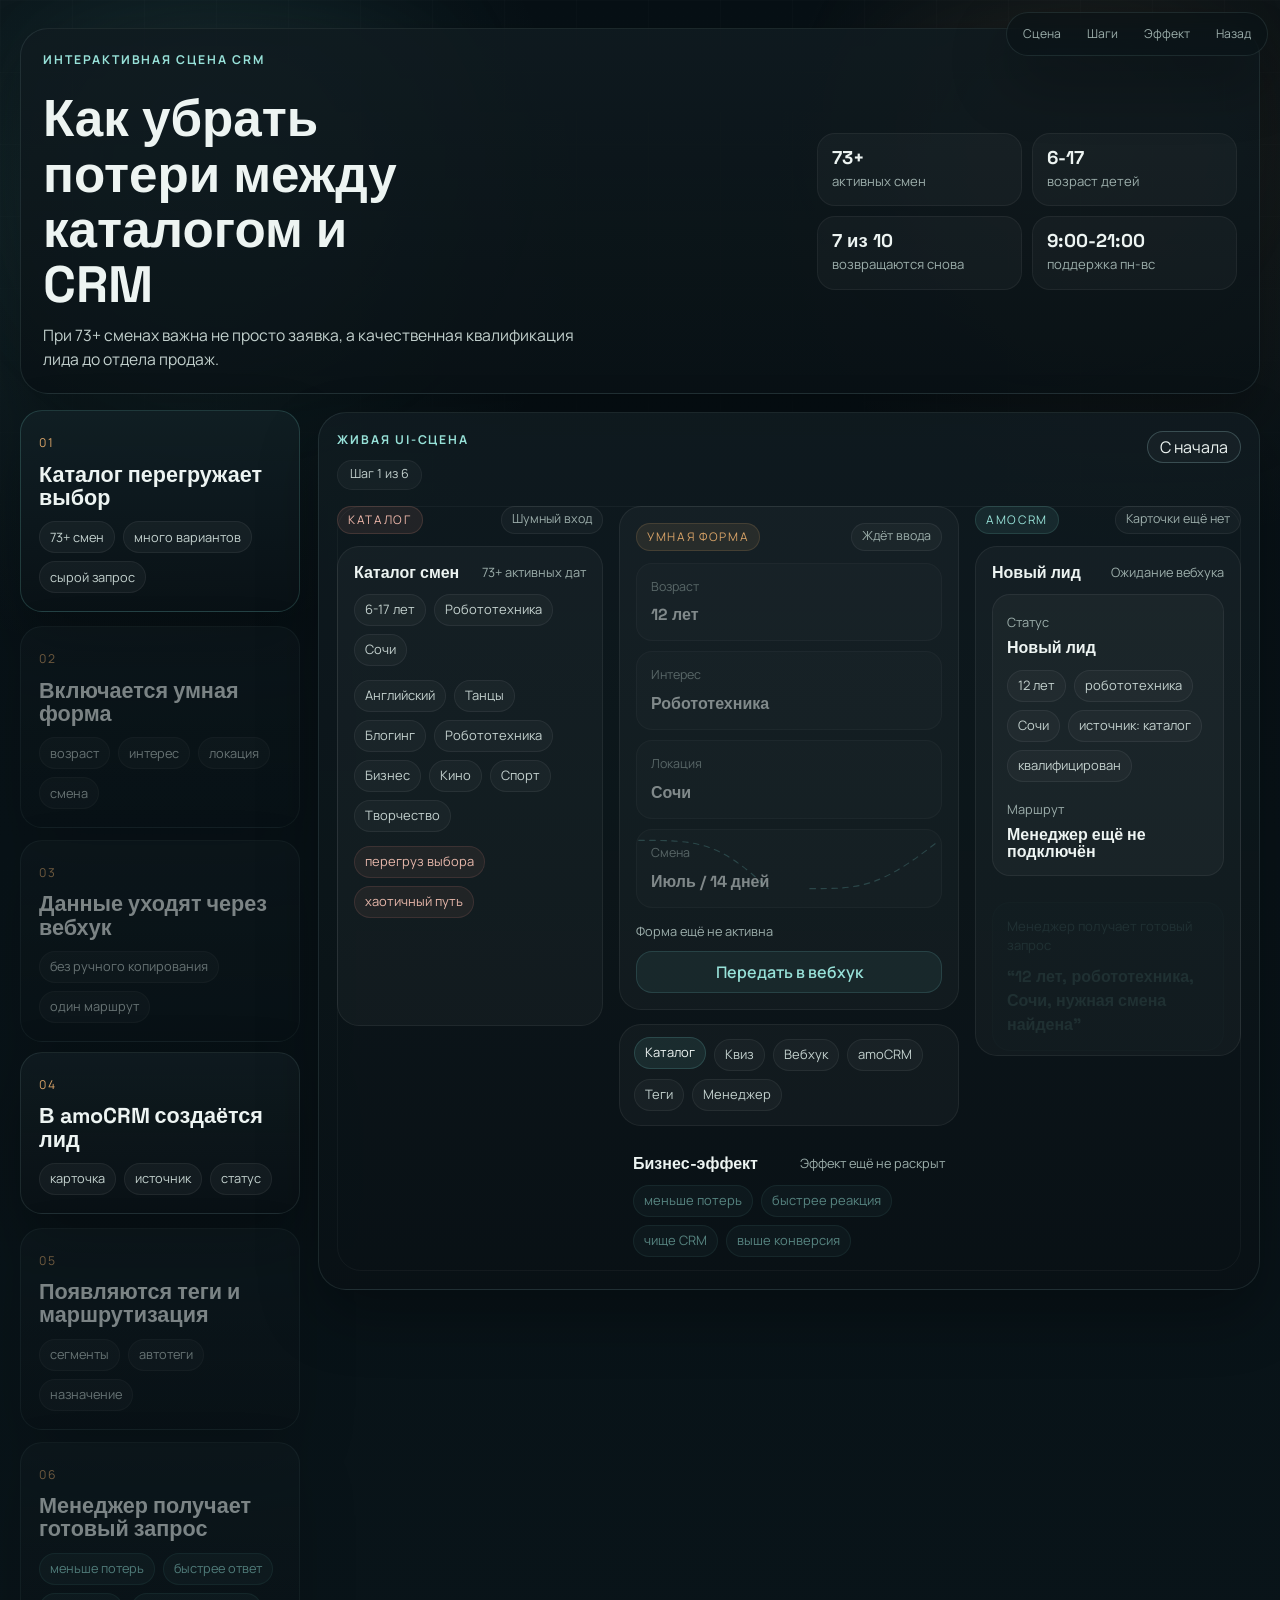
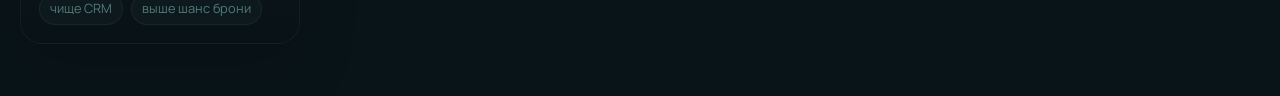
==== lead-flow.html @ d0743f89 "﻿?????? ?????????? ?????" ====
<!DOCTYPE html>
<html lang="ru">
<head>
  <meta charset="UTF-8">
  <meta name="viewport" content="width=device-width, initial-scale=1.0">
  <title>Как убрать потери между каталогом и CRM</title>
  <meta
    name="description"
    content="Интерактивная веб-сцена: как убрать потери между каталогом Enjoy Camp, умной формой, вебхуком, amoCRM и менеджером."
  >
  <meta name="theme-color" content="#0b1317">
  <link rel="icon" type="image/svg+xml" href="favicon.svg">
  <link rel="preconnect" href="https://fonts.googleapis.com">
  <link rel="preconnect" href="https://fonts.gstatic.com" crossorigin>
  <link
    href="https://fonts.googleapis.com/css2?family=Manrope:wght@400;500;600;700;800&family=Space+Grotesk:wght@500;700&display=swap"
    rel="stylesheet"
  >
  <link rel="stylesheet" href="lead-flow.css">
</head>
<body>
  <div class="page-shell">
    <div class="ambient ambient-a" aria-hidden="true"></div>
    <div class="ambient ambient-b" aria-hidden="true"></div>
    <div class="grid-overlay" aria-hidden="true"></div>

    <nav class="quick-nav" aria-label="Быстрые переходы">
      <a href="#scene-start">Сцена</a>
      <a href="#scroll-story">Шаги</a>
      <a href="#scene-effect">Эффект</a>
      <a href="index.html">Назад</a>
    </nav>

    <main class="scene-page">
      <section class="hero-block" id="scene-start">
        <div class="section-frame hero-shell hero-shell-compact">
          <div class="hero-copy">
            <p class="eyebrow">Интерактивная сцена CRM</p>
            <h1>Как убрать потери между каталогом и CRM</h1>
            <p class="intro-text">
              При 73+ сменах важна не просто заявка, а качественная квалификация лида до отдела продаж.
            </p>
          </div>

          <div class="hero-facts hero-facts-inline">
            <div class="fact-card"><strong>73+</strong><span>активных смен</span></div>
            <div class="fact-card"><strong>6-17</strong><span>возраст детей</span></div>
            <div class="fact-card"><strong>7 из 10</strong><span>возвращаются снова</span></div>
            <div class="fact-card"><strong>9:00-21:00</strong><span>поддержка пн-вс</span></div>
          </div>
        </div>
      </section>

      <section class="story-section" id="scroll-story">
        <div class="section-frame story-layout scene-layout">
          <div class="story-copy scene-copy">
            <article class="story-step active" data-step="0">
              <span class="story-index">01</span>
              <h2>Каталог перегружает выбор</h2>
              <div class="step-chips">
                <span>73+ смен</span>
                <span>много вариантов</span>
                <span>сырой запрос</span>
              </div>
            </article>

            <article class="story-step" data-step="1">
              <span class="story-index">02</span>
              <h2>Включается умная форма</h2>
              <div class="step-chips">
                <span>возраст</span>
                <span>интерес</span>
                <span>локация</span>
                <span>смена</span>
              </div>
            </article>

            <article class="story-step" data-step="2">
              <span class="story-index">03</span>
              <h2>Данные уходят через вебхук</h2>
              <div class="step-chips">
                <span>без ручного копирования</span>
                <span>один маршрут</span>
              </div>
            </article>

            <article class="story-step" data-step="3">
              <span class="story-index">04</span>
              <h2>В amoCRM создаётся лид</h2>
              <div class="step-chips">
                <span>карточка</span>
                <span>источник</span>
                <span>статус</span>
              </div>
            </article>

            <article class="story-step" data-step="4">
              <span class="story-index">05</span>
              <h2>Появляются теги и маршрутизация</h2>
              <div class="step-chips">
                <span>сегменты</span>
                <span>автотеги</span>
                <span>назначение</span>
              </div>
            </article>

            <article class="story-step" data-step="5" id="scene-effect">
              <span class="story-index">06</span>
              <h2>Менеджер получает готовый запрос</h2>
              <div class="impact-list">
                <span>меньше потерь</span>
                <span>быстрее ответ</span>
                <span>чище CRM</span>
                <span>выше шанс брони</span>
              </div>
            </article>
          </div>

          <aside class="story-visual">
            <div class="visual-sticky visual-sticky-scene">
              <div class="visual-head">
                <div>
                  <p class="eyebrow">Живая UI-сцена</p>
                  <span class="scene-caption" id="visual-step-label">Шаг 1 из 6</span>
                </div>
                <button class="replay-button" id="replay-demo" type="button">С начала</button>
              </div>

              <div class="visual-stage visual-stage-scene" id="lead-stage" data-step="0">
                <div class="scene-lane lane-catalog">
                  <div class="lane-head">
                    <span class="column-label column-label-danger">Каталог</span>
                    <span class="lane-status" id="catalog-note">Шумный вход</span>
                  </div>
                  <article class="catalog-card interface-card">
                    <div class="catalog-header">
                      <strong>Каталог смен</strong>
                      <span>73+ активных дат</span>
                    </div>
                    <div class="catalog-filters">
                      <button class="filter-chip" data-filter="age" type="button">6-17 лет</button>
                      <button class="filter-chip" data-filter="interest" type="button">Робототехника</button>
                      <button class="filter-chip" data-filter="location" type="button">Сочи</button>
                    </div>
                    <div class="catalog-grid">
                      <span>Английский</span>
                      <span>Танцы</span>
                      <span>Блогинг</span>
                      <span>Робототехника</span>
                      <span>Бизнес</span>
                      <span>Кино</span>
                      <span>Спорт</span>
                      <span>Творчество</span>
                    </div>
                    <div class="problem-stack">
                      <span>перегруз выбора</span>
                      <span>хаотичный путь</span>
                    </div>
                  </article>
                </div>

                <div class="scene-core">
                  <div class="signal-rails" aria-hidden="true">
                    <svg viewBox="0 0 620 360" class="signal-svg">
                      <path d="M 36 92 C 140 92, 180 92, 272 180" />
                      <path d="M 348 180 C 438 180, 474 180, 584 92" />
                    </svg>
                    <span class="signal-dot dot-left"></span>
                    <span class="signal-dot dot-right"></span>
                  </div>

                  <article class="quiz-card interface-card">
                    <div class="quiz-header">
                      <span class="column-label column-label-focus">Умная форма</span>
                      <span class="lane-status" id="quiz-note">Ждёт ввода</span>
                    </div>
                    <div class="quiz-fields">
                      <div class="quiz-field" data-field="age">
                        <span>Возраст</span>
                        <strong>12 лет</strong>
                      </div>
                      <div class="quiz-field" data-field="interest">
                        <span>Интерес</span>
                        <strong>Робототехника</strong>
                      </div>
                      <div class="quiz-field" data-field="location">
                        <span>Локация</span>
                        <strong>Сочи</strong>
                      </div>
                      <div class="quiz-field" data-field="dates">
                        <span>Смена</span>
                        <strong>Июль / 14 дней</strong>
                      </div>
                    </div>
                    <div class="quiz-submit">
                      <span class="submit-status" id="submit-status">Ожидается заполнение</span>
                      <div class="submit-button">Передать в вебхук</div>
                    </div>
                  </article>

                  <div class="route-strip route-strip-core" aria-hidden="true">
                    <span class="route-node active">Каталог</span>
                    <span class="route-node">Квиз</span>
                    <span class="route-node">Вебхук</span>
                    <span class="route-node">amoCRM</span>
                    <span class="route-node">Теги</span>
                    <span class="route-node">Менеджер</span>
                  </div>

                  <article class="business-strip business-strip-live">
                    <div class="business-header">
                      <strong>Бизнес-эффект</strong>
                      <span id="benefit-status">Раскрывается по шагам</span>
                    </div>
                    <div class="business-chips">
                      <span>меньше потерь</span>
                      <span>быстрее реакция</span>
                      <span>чище CRM</span>
                      <span>выше конверсия</span>
                    </div>
                  </article>
                </div>

                <div class="scene-lane lane-crm">
                  <div class="lane-head">
                    <span class="column-label column-label-success">amoCRM</span>
                    <span class="lane-status" id="crm-note">Карточки ещё нет</span>
                  </div>
                  <article class="crm-card interface-card">
                    <div class="crm-header">
                      <strong>Новый лид</strong>
                      <span id="crm-status">Ожидание вебхука</span>
                    </div>
                    <div class="lead-card" id="lead-card">
                      <div class="lead-line">
                        <span>Статус</span>
                        <strong>Новый лид</strong>
                      </div>
                      <div class="lead-tags">
                        <span>12 лет</span>
                        <span>робототехника</span>
                        <span>Сочи</span>
                        <span>источник: каталог</span>
                        <span>квалифицирован</span>
                      </div>
                      <div class="lead-route">
                        <span>Маршрут</span>
                        <strong id="manager-route">Назначается профильному менеджеру</strong>
                      </div>
                    </div>
                    <div class="manager-card" id="manager-card">
                      <span>Менеджер получает готовый запрос</span>
                      <strong>“12 лет, робототехника, Сочи, нужная смена найдена”</strong>
                    </div>
                  </article>
                </div>
              </div>
            </div>
          </aside>
        </div>
      </section>
    </main>
  </div>

  <script src="lead-flow.js"></script>
</body>
</html>
---- lead-flow.css ----
:root {
  --bg: #081115;
  --panel-soft: rgba(255, 255, 255, 0.03);
  --line: rgba(141, 177, 179, 0.14);
  --line-strong: rgba(152, 195, 198, 0.28);
  --text: #edf4f2;
  --muted: #9caeab;
  --muted-strong: #c3d1ce;
  --teal: #6fc3bc;
  --teal-strong: #97e1d8;
  --amber: #d8a368;
  --danger: #d88a79;
  --radius-xl: 26px;
  --radius-lg: 18px;
  --shadow-soft: 0 26px 60px rgba(0, 0, 0, 0.3);
  --max-width: 1360px;
  --transition: 320ms cubic-bezier(0.22, 1, 0.36, 1);
}

* { box-sizing: border-box; }
html { scroll-behavior: smooth; }
body {
  margin: 0;
  background:
    radial-gradient(circle at 10% 12%, rgba(111, 195, 188, 0.1), transparent 24%),
    radial-gradient(circle at 90% 10%, rgba(216, 163, 104, 0.08), transparent 20%),
    linear-gradient(180deg, #071015 0%, #091419 100%);
  color: var(--text);
  font-family: "Manrope", sans-serif;
  line-height: 1.5;
  overflow-x: hidden;
}

a { color: inherit; text-decoration: none; }
button { font: inherit; }
.page-shell { position: relative; isolation: isolate; }

.ambient,
.grid-overlay {
  position: fixed;
  inset: 0;
  pointer-events: none;
  z-index: -1;
}
.ambient-a {
  background: radial-gradient(circle at 18% 18%, rgba(111, 195, 188, 0.12), transparent 22%);
  filter: blur(36px);
}
.ambient-b {
  background: radial-gradient(circle at 82% 14%, rgba(216, 163, 104, 0.09), transparent 18%);
  filter: blur(40px);
}
.grid-overlay {
  background-image:
    linear-gradient(rgba(255, 255, 255, 0.02) 1px, transparent 1px),
    linear-gradient(90deg, rgba(255, 255, 255, 0.02) 1px, transparent 1px);
  background-size: 72px 72px;
  mask-image: linear-gradient(180deg, rgba(0, 0, 0, 0.74), transparent 92%);
}

.quick-nav {
  position: fixed;
  right: 12px;
  top: 12px;
  z-index: 30;
  display: flex;
  gap: 6px;
  padding: 6px;
  border: 1px solid var(--line);
  border-radius: 999px;
  background: rgba(8, 17, 21, 0.54);
  backdrop-filter: blur(12px);
  box-shadow: var(--shadow-soft);
}
.quick-nav a {
  display: inline-flex;
  align-items: center;
  min-height: 30px;
  padding: 0 10px;
  border-radius: 999px;
  color: var(--muted);
  font-size: 0.76rem;
  transition: color var(--transition), background var(--transition);
}
.quick-nav a:hover,
.quick-nav a:focus-visible {
  color: var(--text);
  background: rgba(255, 255, 255, 0.05);
}

.scene-page {
  padding: 28px 20px 52px;
}
.section-frame {
  width: min(100%, var(--max-width));
  margin: 0 auto;
}

.eyebrow {
  margin: 0 0 10px;
  color: var(--teal-strong);
  font-size: 0.76rem;
  font-weight: 700;
  letter-spacing: 0.16em;
  text-transform: uppercase;
}
h1, h2, h3, strong {
  margin: 0;
  font-family: "Space Grotesk", sans-serif;
  line-height: 1.08;
}
h1 { font-size: clamp(2rem, 4vw, 3.9rem); max-width: 11ch; }
h2 { font-size: clamp(1.06rem, 1.8vw, 1.35rem); }
h3 { font-size: 1rem; }
p { margin: 0; color: var(--muted-strong); }

.hero-block,
.story-section {
  scroll-margin-top: 22px;
}

.hero-shell,
.story-step,
.visual-sticky {
  border: 1px solid var(--line);
  background: linear-gradient(180deg, rgba(16, 27, 32, 0.9), rgba(9, 17, 21, 0.86));
  box-shadow: var(--shadow-soft);
}

.hero-shell {
  border-radius: 28px;
}
.hero-shell-compact {
  display: grid;
  grid-template-columns: minmax(0, 1fr) 420px;
  gap: 18px;
  padding: 22px;
  align-items: center;
}
.hero-copy {
  display: grid;
  gap: 12px;
}
.intro-text {
  max-width: 54ch;
  font-size: 0.98rem;
}

.hero-facts-inline {
  display: grid;
  grid-template-columns: repeat(2, minmax(0, 1fr));
  gap: 10px;
}
.fact-card {
  padding: 14px;
  border-radius: 18px;
  background: var(--panel-soft);
  border: 1px solid rgba(255, 255, 255, 0.05);
}
.fact-card strong {
  display: block;
  margin-bottom: 4px;
  font-size: 1.16rem;
}
.fact-card span {
  display: block;
  color: var(--muted);
  font-size: 0.82rem;
}

.story-section {
  margin-top: 18px;
}
.scene-layout {
  display: grid;
  grid-template-columns: 280px minmax(0, 1fr);
  gap: 18px;
  align-items: start;
}
.scene-copy {
  display: grid;
  gap: 12px;
}
.story-step {
  position: relative;
  padding: 18px;
  border-radius: 22px;
  opacity: 0.5;
  transition: opacity var(--transition), border-color var(--transition), background var(--transition), transform var(--transition);
}
.story-step.active {
  opacity: 1;
  transform: translateY(-2px);
  border-color: rgba(111, 195, 188, 0.22);
  background: linear-gradient(180deg, rgba(17, 31, 36, 0.94), rgba(10, 18, 22, 0.9));
}
.story-index {
  display: inline-flex;
  margin-bottom: 10px;
  color: var(--amber);
  font-size: 0.76rem;
  letter-spacing: 0.16em;
  text-transform: uppercase;
}
.story-step h2 {
  margin-bottom: 12px;
}
.step-chips,
.impact-list {
  display: flex;
  flex-wrap: wrap;
  gap: 8px;
}
.step-chips span,
.impact-list span {
  display: inline-flex;
  min-height: 32px;
  align-items: center;
  padding: 0 10px;
  border-radius: 999px;
  background: rgba(255, 255, 255, 0.04);
  border: 1px solid rgba(255, 255, 255, 0.06);
  color: var(--muted-strong);
  font-size: 0.8rem;
}
.impact-list span {
  background: rgba(111, 195, 188, 0.08);
  border-color: rgba(111, 195, 188, 0.16);
  color: var(--teal-strong);
}

.story-visual {
  position: relative;
}
.visual-sticky {
  position: sticky;
  top: 18px;
  padding: 18px;
  border-radius: 28px;
  overflow: hidden;
}
.visual-head {
  display: flex;
  align-items: start;
  justify-content: space-between;
  gap: 12px;
  margin-bottom: 16px;
}
.scene-caption {
  display: inline-flex;
  min-height: 30px;
  align-items: center;
  padding: 0 12px;
  border-radius: 999px;
  background: rgba(255, 255, 255, 0.03);
  border: 1px solid rgba(255, 255, 255, 0.05);
  color: var(--muted-strong);
  font-size: 0.78rem;
}
.replay-button {
  min-height: 32px;
  padding: 0 12px;
  border: 1px solid var(--line-strong);
  border-radius: 999px;
  background: rgba(255, 255, 255, 0.03);
  color: var(--text);
  cursor: pointer;
  transition: background var(--transition), transform var(--transition);
}
.replay-button:hover,
.replay-button:focus-visible {
  background: rgba(255, 255, 255, 0.06);
  transform: translateY(-1px);
}

.visual-stage-scene {
  position: relative;
  display: grid;
  grid-template-columns: minmax(250px, 0.9fr) minmax(340px, 1fr) minmax(250px, 0.9fr);
  gap: 16px;
  min-height: 740px;
}
.visual-stage-scene::before {
  content: "";
  position: absolute;
  inset: 0;
  border-radius: 24px;
  border: 1px solid rgba(255, 255, 255, 0.04);
  pointer-events: none;
}

.scene-lane,
.scene-core {
  position: relative;
  z-index: 1;
}
.scene-core {
  display: grid;
  grid-template-rows: 1fr auto auto;
  gap: 14px;
}
.lane-head,
.catalog-header,
.quiz-header,
.crm-header,
.business-header {
  display: flex;
  align-items: center;
  justify-content: space-between;
  gap: 10px;
  margin-bottom: 12px;
}
.column-label {
  display: inline-flex;
  min-height: 28px;
  align-items: center;
  padding: 0 10px;
  border-radius: 999px;
  font-size: 0.74rem;
  letter-spacing: 0.14em;
  text-transform: uppercase;
}
.column-label-danger {
  color: #f0b9ac;
  background: rgba(216, 138, 121, 0.1);
  border: 1px solid rgba(216, 138, 121, 0.18);
}
.column-label-focus {
  color: var(--amber);
  background: rgba(216, 163, 104, 0.1);
  border: 1px solid rgba(216, 163, 104, 0.16);
}
.column-label-success {
  color: var(--teal-strong);
  background: rgba(111, 195, 188, 0.1);
  border: 1px solid rgba(111, 195, 188, 0.16);
}
.lane-status {
  display: inline-flex;
  min-height: 28px;
  align-items: center;
  padding: 0 10px;
  border-radius: 999px;
  background: rgba(255, 255, 255, 0.03);
  border: 1px solid rgba(255, 255, 255, 0.06);
  color: var(--muted);
  font-size: 0.78rem;
}

.interface-card,
.route-strip-core {
  border-radius: 22px;
  background: rgba(255, 255, 255, 0.03);
  border: 1px solid rgba(255, 255, 255, 0.06);
}
.catalog-card,
.quiz-card,
.crm-card {
  min-height: 480px;
  padding: 16px;
}
.catalog-header span,
.crm-header span,
.submit-status,
.lead-line span,
.lead-route span,
.business-header span {
  color: var(--muted);
  font-size: 0.8rem;
}

.catalog-filters,
.catalog-grid,
.problem-stack,
.lead-tags,
.business-chips,
.route-strip {
  display: flex;
  flex-wrap: wrap;
  gap: 8px;
}
.catalog-filters {
  margin-bottom: 14px;
}
.filter-chip,
.catalog-grid span,
.problem-stack span,
.lead-tags span,
.business-chips span,
.route-node {
  display: inline-flex;
  min-height: 32px;
  align-items: center;
  padding: 0 10px;
  border-radius: 999px;
  border: 1px solid rgba(255, 255, 255, 0.06);
  background: rgba(255, 255, 255, 0.03);
  color: var(--muted-strong);
  font-size: 0.81rem;
  transition: background var(--transition), border-color var(--transition), color var(--transition), transform var(--transition), opacity var(--transition);
}
.problem-stack {
  margin-top: 16px;
}
.problem-stack span {
  color: #e5b7aa;
  background: rgba(216, 138, 121, 0.08);
  border-color: rgba(216, 138, 121, 0.14);
}

.signal-rails {
  position: absolute;
  inset: 0;
  pointer-events: none;
}
.signal-svg {
  width: 100%;
  height: 100%;
}
.signal-svg path {
  fill: none;
  stroke: rgba(111, 195, 188, 0.24);
  stroke-width: 2;
  stroke-dasharray: 10 10;
  stroke-linecap: round;
}
.signal-dot {
  position: absolute;
  width: 14px;
  height: 14px;
  border-radius: 50%;
  background: radial-gradient(circle, rgba(151, 225, 216, 1) 0%, rgba(111, 195, 188, 0.8) 46%, rgba(111, 195, 188, 0) 76%);
  box-shadow: 0 0 24px rgba(111, 195, 188, 0.48);
  opacity: 0;
}
.dot-left {
  left: 26px;
  top: 108px;
}
.dot-right {
  right: 26px;
  top: 108px;
}

.quiz-fields {
  display: grid;
  gap: 10px;
}
.quiz-field {
  padding: 14px;
  border-radius: 16px;
  background: rgba(255, 255, 255, 0.03);
  border: 1px solid rgba(255, 255, 255, 0.06);
  opacity: 0.5;
  transition: transform var(--transition), border-color var(--transition), background var(--transition), color var(--transition), opacity var(--transition);
}
.quiz-field span {
  display: block;
  margin-bottom: 6px;
  color: var(--muted);
  font-size: 0.78rem;
}
.quiz-submit {
  display: grid;
  gap: 10px;
  margin-top: 14px;
}
.submit-button {
  min-height: 42px;
  display: inline-flex;
  align-items: center;
  justify-content: center;
  border-radius: 16px;
  border: 1px solid rgba(111, 195, 188, 0.18);
  background: rgba(111, 195, 188, 0.08);
  color: var(--teal-strong);
  font-weight: 600;
}
.route-strip-core {
  padding: 14px;
}
.route-node.active {
  color: var(--text);
  background: rgba(111, 195, 188, 0.1);
  border-color: rgba(111, 195, 188, 0.2);
  transform: translateY(-2px);
}

.business-strip-live {
  padding: 14px;
}
.business-chips span {
  color: var(--teal-strong);
  background: rgba(111, 195, 188, 0.08);
  border-color: rgba(111, 195, 188, 0.16);
  opacity: 0.55;
}

.lead-card {
  display: grid;
  gap: 14px;
  padding: 14px;
  border-radius: 18px;
  background: rgba(255, 255, 255, 0.03);
  border: 1px solid rgba(255, 255, 255, 0.06);
  opacity: 0.14;
  transform: translateY(12px);
  transition: opacity var(--transition), transform var(--transition), border-color var(--transition), background var(--transition);
}
.lead-line strong,
.lead-route strong {
  display: block;
  margin-top: 6px;
}
.manager-card {
  margin-top: 14px;
  padding: 14px;
  border-radius: 18px;
  background: rgba(111, 195, 188, 0.08);
  border: 1px solid rgba(111, 195, 188, 0.16);
  color: var(--teal-strong);
  opacity: 0.1;
  transform: translateY(12px);
  transition: opacity var(--transition), transform var(--transition);
}
.manager-card span {
  display: block;
  margin-bottom: 8px;
  font-size: 0.82rem;
}

.visual-stage[data-step="0"] .problem-stack span {
  transform: translateY(-2px);
}
.visual-stage[data-step="0"] .catalog-grid span:nth-child(n+5) {
  opacity: 0.4;
}

.visual-stage[data-step="1"] .filter-chip[data-filter="age"],
.visual-stage[data-step="1"] .filter-chip[data-filter="interest"],
.visual-stage[data-step="1"] .filter-chip[data-filter="location"] {
  border-color: rgba(216, 163, 104, 0.24);
  background: rgba(216, 163, 104, 0.12);
  color: var(--text);
  transform: translateY(-2px);
}
.visual-stage[data-step="1"] .quiz-field[data-field="age"],
.visual-stage[data-step="1"] .quiz-field[data-field="interest"],
.visual-stage[data-step="1"] .quiz-field[data-field="location"],
.visual-stage[data-step="1"] .quiz-field[data-field="dates"] {
  opacity: 1;
  border-color: rgba(111, 195, 188, 0.22);
  background: rgba(111, 195, 188, 0.08);
  transform: translateY(-2px);
}

.visual-stage[data-step="2"] .signal-dot,
.visual-stage[data-step="3"] .signal-dot,
.visual-stage[data-step="4"] .signal-dot,
.visual-stage[data-step="5"] .signal-dot {
  opacity: 1;
}
.visual-stage[data-step="2"] .dot-left,
.visual-stage[data-step="3"] .dot-left {
  animation: travelLeft 1.15s ease-in-out infinite;
}
.visual-stage[data-step="3"] .dot-right,
.visual-stage[data-step="4"] .dot-right,
.visual-stage[data-step="5"] .dot-right {
  animation: travelRight 1.15s ease-in-out infinite;
}

.visual-stage[data-step="3"] .lead-card,
.visual-stage[data-step="4"] .lead-card,
.visual-stage[data-step="5"] .lead-card {
  opacity: 1;
  transform: translateY(0);
  border-color: rgba(111, 195, 188, 0.22);
  background: rgba(111, 195, 188, 0.05);
}
.visual-stage[data-step="4"] .lead-tags span:last-child,
.visual-stage[data-step="4"] .lead-tags span:nth-child(-n+4),
.visual-stage[data-step="5"] .lead-tags span {
  background: rgba(111, 195, 188, 0.12);
  border-color: rgba(111, 195, 188, 0.22);
  color: var(--text);
}
.visual-stage[data-step="4"] #crm-status,
.visual-stage[data-step="5"] #crm-status {
  color: var(--teal-strong);
}
.visual-stage[data-step="5"] .manager-card {
  opacity: 1;
  transform: translateY(0);
}
.visual-stage[data-step="5"] .business-chips span {
  opacity: 1;
  background: rgba(111, 195, 188, 0.12);
  border-color: rgba(111, 195, 188, 0.24);
  transform: translateY(-2px);
}

@keyframes travelLeft {
  0% { transform: translate(0, 0); }
  100% { transform: translate(300px, 130px); }
}
@keyframes travelRight {
  0% { transform: translate(0, 130px); }
  100% { transform: translate(-300px, 0); }
}

@media (max-width: 1260px) {
  .hero-shell-compact,
  .scene-layout,
  .visual-stage-scene {
    grid-template-columns: 1fr;
  }
  .visual-stage-scene {
    min-height: auto;
  }
}

@media (max-width: 860px) {
  .quick-nav {
    left: 8px;
    right: 8px;
    top: auto;
    bottom: 8px;
    justify-content: center;
    overflow-x: auto;
  }
  .scene-page {
    padding-inline: 14px;
  }
  .hero-shell-compact,
  .visual-sticky,
  .story-step {
    padding: 16px;
  }
  .hero-facts-inline {
    grid-template-columns: 1fr;
  }
  .route-strip {
    justify-content: start;
  }
}

@media (prefers-reduced-motion: reduce) {
  *,
  *::before,
  *::after {
    animation: none !important;
    transition: none !important;
  }
}
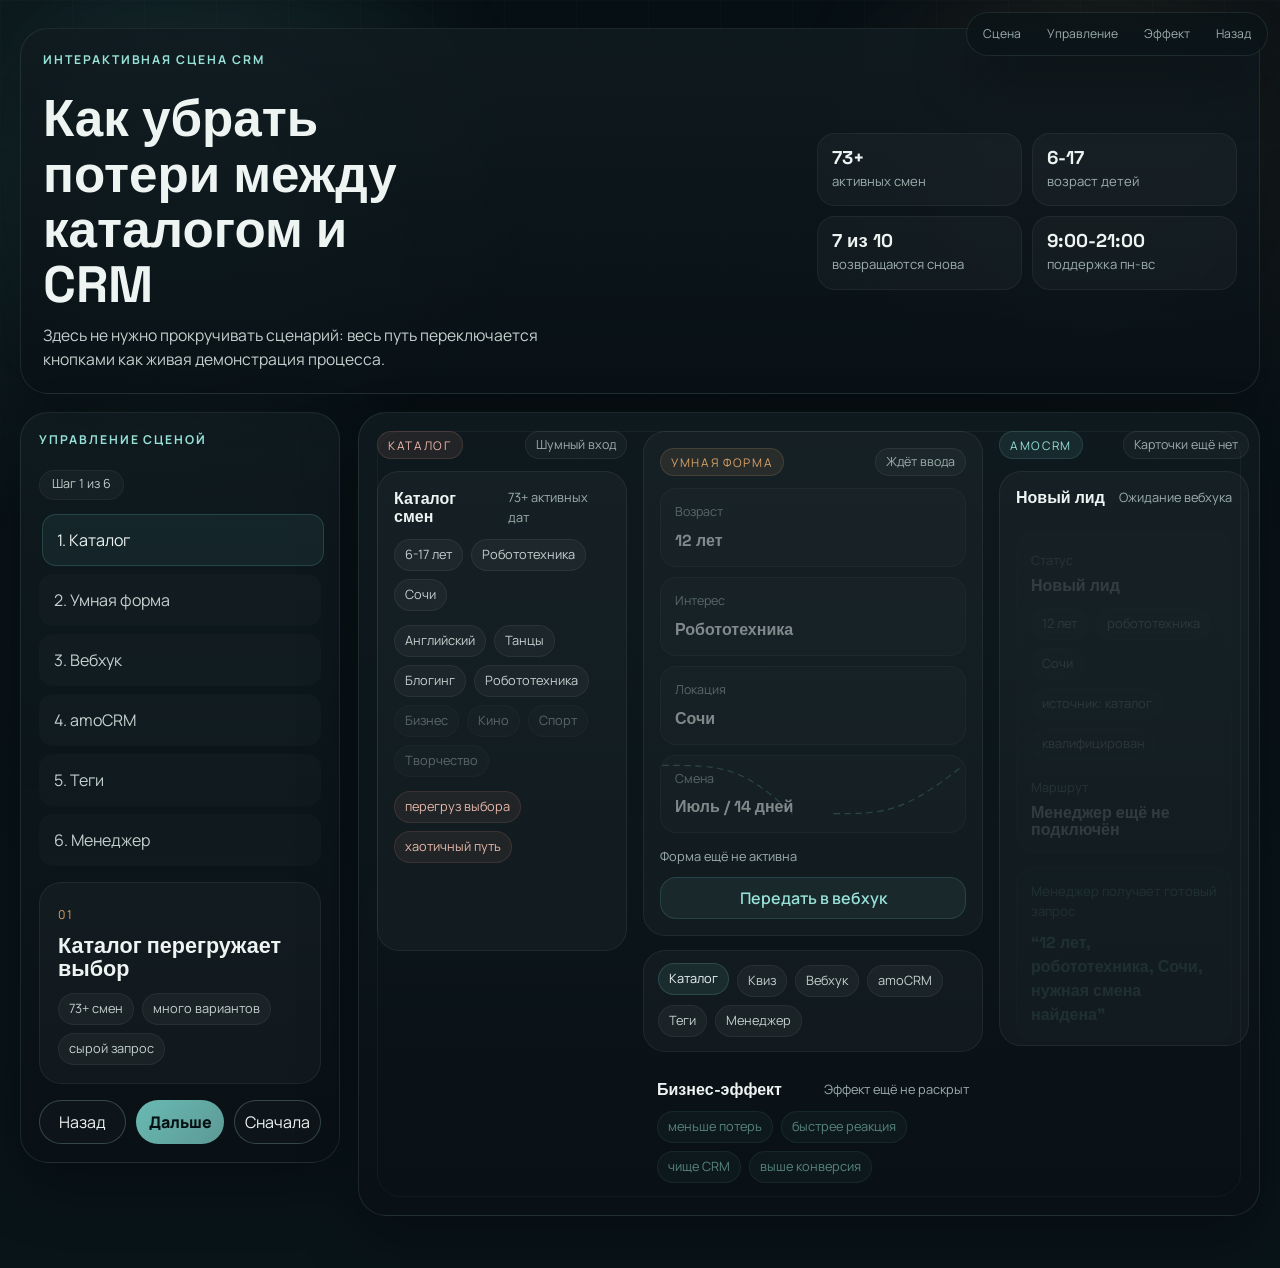
==== commit f804c522: "Switch lead flow scene to button controls" ====
--- a/lead-flow.html
+++ b/lead-flow.html
@@ -26,7 +26,7 @@
 
     <nav class="quick-nav" aria-label="Быстрые переходы">
       <a href="#scene-start">Сцена</a>
-      <a href="#scroll-story">Шаги</a>
+      <a href="#scene-panel">Управление</a>
       <a href="#scene-effect">Эффект</a>
       <a href="index.html">Назад</a>
     </nav>
@@ -38,7 +38,7 @@
             <p class="eyebrow">Интерактивная сцена CRM</p>
             <h1>Как убрать потери между каталогом и CRM</h1>
             <p class="intro-text">
-              При 73+ сменах важна не просто заявка, а качественная квалификация лида до отдела продаж.
+              Здесь не нужно прокручивать сценарий: весь путь переключается кнопками как живая демонстрация процесса.
             </p>
           </div>
 
@@ -51,212 +51,171 @@
         </div>
       </section>
 
-      <section class="story-section" id="scroll-story">
-        <div class="section-frame story-layout scene-layout">
-          <div class="story-copy scene-copy">
-            <article class="story-step active" data-step="0">
-              <span class="story-index">01</span>
-              <h2>Каталог перегружает выбор</h2>
-              <div class="step-chips">
+      <section class="story-section" id="scene-panel">
+        <div class="section-frame control-layout">
+          <section class="control-panel">
+            <div class="panel-head">
+              <p class="eyebrow">Управление сценой</p>
+              <span class="scene-caption" id="visual-step-label">Шаг 1 из 6</span>
+            </div>
+
+            <div class="step-switcher">
+              <button class="step-button active" type="button" data-step-button="0">1. Каталог</button>
+              <button class="step-button" type="button" data-step-button="1">2. Умная форма</button>
+              <button class="step-button" type="button" data-step-button="2">3. Вебхук</button>
+              <button class="step-button" type="button" data-step-button="3">4. amoCRM</button>
+              <button class="step-button" type="button" data-step-button="4">5. Теги</button>
+              <button class="step-button" type="button" data-step-button="5">6. Менеджер</button>
+            </div>
+
+            <article class="step-card" id="scene-effect">
+              <span class="story-index" id="step-index">01</span>
+              <h2 id="step-title">Каталог перегружает выбор</h2>
+              <div class="step-chips" id="step-chips">
                 <span>73+ смен</span>
                 <span>много вариантов</span>
                 <span>сырой запрос</span>
               </div>
             </article>
 
-            <article class="story-step" data-step="1">
-              <span class="story-index">02</span>
-              <h2>Включается умная форма</h2>
-              <div class="step-chips">
-                <span>возраст</span>
-                <span>интерес</span>
-                <span>локация</span>
-                <span>смена</span>
-              </div>
-            </article>
-
-            <article class="story-step" data-step="2">
-              <span class="story-index">03</span>
-              <h2>Данные уходят через вебхук</h2>
-              <div class="step-chips">
-                <span>без ручного копирования</span>
-                <span>один маршрут</span>
-              </div>
-            </article>
-
-            <article class="story-step" data-step="3">
-              <span class="story-index">04</span>
-              <h2>В amoCRM создаётся лид</h2>
-              <div class="step-chips">
-                <span>карточка</span>
-                <span>источник</span>
-                <span>статус</span>
-              </div>
-            </article>
-
-            <article class="story-step" data-step="4">
-              <span class="story-index">05</span>
-              <h2>Появляются теги и маршрутизация</h2>
-              <div class="step-chips">
-                <span>сегменты</span>
-                <span>автотеги</span>
-                <span>назначение</span>
-              </div>
-            </article>
-
-            <article class="story-step" data-step="5" id="scene-effect">
-              <span class="story-index">06</span>
-              <h2>Менеджер получает готовый запрос</h2>
-              <div class="impact-list">
-                <span>меньше потерь</span>
-                <span>быстрее ответ</span>
-                <span>чище CRM</span>
-                <span>выше шанс брони</span>
-              </div>
-            </article>
-          </div>
-
-          <aside class="story-visual">
-            <div class="visual-sticky visual-sticky-scene">
-              <div class="visual-head">
-                <div>
-                  <p class="eyebrow">Живая UI-сцена</p>
-                  <span class="scene-caption" id="visual-step-label">Шаг 1 из 6</span>
-                </div>
-                <button class="replay-button" id="replay-demo" type="button">С начала</button>
-              </div>
-
-              <div class="visual-stage visual-stage-scene" id="lead-stage" data-step="0">
-                <div class="scene-lane lane-catalog">
-                  <div class="lane-head">
-                    <span class="column-label column-label-danger">Каталог</span>
-                    <span class="lane-status" id="catalog-note">Шумный вход</span>
-                  </div>
-                  <article class="catalog-card interface-card">
-                    <div class="catalog-header">
-                      <strong>Каталог смен</strong>
-                      <span>73+ активных дат</span>
-                    </div>
-                    <div class="catalog-filters">
-                      <button class="filter-chip" data-filter="age" type="button">6-17 лет</button>
-                      <button class="filter-chip" data-filter="interest" type="button">Робототехника</button>
-                      <button class="filter-chip" data-filter="location" type="button">Сочи</button>
-                    </div>
-                    <div class="catalog-grid">
-                      <span>Английский</span>
-                      <span>Танцы</span>
-                      <span>Блогинг</span>
-                      <span>Робототехника</span>
-                      <span>Бизнес</span>
-                      <span>Кино</span>
-                      <span>Спорт</span>
-                      <span>Творчество</span>
-                    </div>
-                    <div class="problem-stack">
-                      <span>перегруз выбора</span>
-                      <span>хаотичный путь</span>
-                    </div>
-                  </article>
-                </div>
-
-                <div class="scene-core">
-                  <div class="signal-rails" aria-hidden="true">
-                    <svg viewBox="0 0 620 360" class="signal-svg">
-                      <path d="M 36 92 C 140 92, 180 92, 272 180" />
-                      <path d="M 348 180 C 438 180, 474 180, 584 92" />
-                    </svg>
-                    <span class="signal-dot dot-left"></span>
-                    <span class="signal-dot dot-right"></span>
-                  </div>
-
-                  <article class="quiz-card interface-card">
-                    <div class="quiz-header">
-                      <span class="column-label column-label-focus">Умная форма</span>
-                      <span class="lane-status" id="quiz-note">Ждёт ввода</span>
-                    </div>
-                    <div class="quiz-fields">
-                      <div class="quiz-field" data-field="age">
-                        <span>Возраст</span>
-                        <strong>12 лет</strong>
-                      </div>
-                      <div class="quiz-field" data-field="interest">
-                        <span>Интерес</span>
-                        <strong>Робототехника</strong>
-                      </div>
-                      <div class="quiz-field" data-field="location">
-                        <span>Локация</span>
-                        <strong>Сочи</strong>
-                      </div>
-                      <div class="quiz-field" data-field="dates">
-                        <span>Смена</span>
-                        <strong>Июль / 14 дней</strong>
-                      </div>
-                    </div>
-                    <div class="quiz-submit">
-                      <span class="submit-status" id="submit-status">Ожидается заполнение</span>
-                      <div class="submit-button">Передать в вебхук</div>
-                    </div>
-                  </article>
-
-                  <div class="route-strip route-strip-core" aria-hidden="true">
-                    <span class="route-node active">Каталог</span>
-                    <span class="route-node">Квиз</span>
-                    <span class="route-node">Вебхук</span>
-                    <span class="route-node">amoCRM</span>
-                    <span class="route-node">Теги</span>
-                    <span class="route-node">Менеджер</span>
-                  </div>
-
-                  <article class="business-strip business-strip-live">
-                    <div class="business-header">
-                      <strong>Бизнес-эффект</strong>
-                      <span id="benefit-status">Раскрывается по шагам</span>
-                    </div>
-                    <div class="business-chips">
-                      <span>меньше потерь</span>
-                      <span>быстрее реакция</span>
-                      <span>чище CRM</span>
-                      <span>выше конверсия</span>
-                    </div>
-                  </article>
-                </div>
-
-                <div class="scene-lane lane-crm">
-                  <div class="lane-head">
-                    <span class="column-label column-label-success">amoCRM</span>
-                    <span class="lane-status" id="crm-note">Карточки ещё нет</span>
-                  </div>
-                  <article class="crm-card interface-card">
-                    <div class="crm-header">
+            <div class="scene-controls">
+              <button class="button button-secondary" id="prev-step" type="button">Назад</button>
+              <button class="button button-primary" id="next-step" type="button">Дальше</button>
+              <button class="button button-secondary" id="replay-demo" type="button">Сначала</button>
+            </div>
+          </section>
+
+          <section class="scene-stage-shell">
+            <div class="visual-stage visual-stage-scene" id="lead-stage" data-step="0">
+              <div class="scene-lane lane-catalog">
+                <div class="lane-head">
+                  <span class="column-label column-label-danger">Каталог</span>
+                  <span class="lane-status" id="catalog-note">Шумный вход</span>
+                </div>
+                <article class="catalog-card interface-card">
+                  <div class="catalog-header">
+                    <strong>Каталог смен</strong>
+                    <span>73+ активных дат</span>
+                  </div>
+                  <div class="catalog-filters">
+                    <button class="filter-chip" data-filter="age" type="button">6-17 лет</button>
+                    <button class="filter-chip" data-filter="interest" type="button">Робототехника</button>
+                    <button class="filter-chip" data-filter="location" type="button">Сочи</button>
+                  </div>
+                  <div class="catalog-grid">
+                    <span>Английский</span>
+                    <span>Танцы</span>
+                    <span>Блогинг</span>
+                    <span>Робототехника</span>
+                    <span>Бизнес</span>
+                    <span>Кино</span>
+                    <span>Спорт</span>
+                    <span>Творчество</span>
+                  </div>
+                  <div class="problem-stack">
+                    <span>перегруз выбора</span>
+                    <span>хаотичный путь</span>
+                  </div>
+                </article>
+              </div>
+
+              <div class="scene-core">
+                <div class="signal-rails" aria-hidden="true">
+                  <svg viewBox="0 0 620 360" class="signal-svg">
+                    <path d="M 36 92 C 140 92, 180 92, 272 180" />
+                    <path d="M 348 180 C 438 180, 474 180, 584 92" />
+                  </svg>
+                  <span class="signal-dot dot-left"></span>
+                  <span class="signal-dot dot-right"></span>
+                </div>
+
+                <article class="quiz-card interface-card">
+                  <div class="quiz-header">
+                    <span class="column-label column-label-focus">Умная форма</span>
+                    <span class="lane-status" id="quiz-note">Ждёт ввода</span>
+                  </div>
+                  <div class="quiz-fields">
+                    <div class="quiz-field" data-field="age">
+                      <span>Возраст</span>
+                      <strong>12 лет</strong>
+                    </div>
+                    <div class="quiz-field" data-field="interest">
+                      <span>Интерес</span>
+                      <strong>Робототехника</strong>
+                    </div>
+                    <div class="quiz-field" data-field="location">
+                      <span>Локация</span>
+                      <strong>Сочи</strong>
+                    </div>
+                    <div class="quiz-field" data-field="dates">
+                      <span>Смена</span>
+                      <strong>Июль / 14 дней</strong>
+                    </div>
+                  </div>
+                  <div class="quiz-submit">
+                    <span class="submit-status" id="submit-status">Ожидается заполнение</span>
+                    <div class="submit-button">Передать в вебхук</div>
+                  </div>
+                </article>
+
+                <div class="route-strip route-strip-core" aria-hidden="true">
+                  <span class="route-node active">Каталог</span>
+                  <span class="route-node">Квиз</span>
+                  <span class="route-node">Вебхук</span>
+                  <span class="route-node">amoCRM</span>
+                  <span class="route-node">Теги</span>
+                  <span class="route-node">Менеджер</span>
+                </div>
+
+                <article class="business-strip business-strip-live">
+                  <div class="business-header">
+                    <strong>Бизнес-эффект</strong>
+                    <span id="benefit-status">Эффект ещё не раскрыт</span>
+                  </div>
+                  <div class="business-chips">
+                    <span>меньше потерь</span>
+                    <span>быстрее реакция</span>
+                    <span>чище CRM</span>
+                    <span>выше конверсия</span>
+                  </div>
+                </article>
+              </div>
+
+              <div class="scene-lane lane-crm">
+                <div class="lane-head">
+                  <span class="column-label column-label-success">amoCRM</span>
+                  <span class="lane-status" id="crm-note">Карточки ещё нет</span>
+                </div>
+                <article class="crm-card interface-card">
+                  <div class="crm-header">
+                    <strong>Новый лид</strong>
+                    <span id="crm-status">Ожидание вебхука</span>
+                  </div>
+                  <div class="lead-card" id="lead-card">
+                    <div class="lead-line">
+                      <span>Статус</span>
                       <strong>Новый лид</strong>
-                      <span id="crm-status">Ожидание вебхука</span>
-                    </div>
-                    <div class="lead-card" id="lead-card">
-                      <div class="lead-line">
-                        <span>Статус</span>
-                        <strong>Новый лид</strong>
-                      </div>
-                      <div class="lead-tags">
-                        <span>12 лет</span>
-                        <span>робототехника</span>
-                        <span>Сочи</span>
-                        <span>источник: каталог</span>
-                        <span>квалифицирован</span>
-                      </div>
-                      <div class="lead-route">
-                        <span>Маршрут</span>
-                        <strong id="manager-route">Назначается профильному менеджеру</strong>
-                      </div>
-                    </div>
-                    <div class="manager-card" id="manager-card">
-                      <span>Менеджер получает готовый запрос</span>
-                      <strong>“12 лет, робототехника, Сочи, нужная смена найдена”</strong>
-                    </div>
-                  </article>
-                </div>
-              </div>
-            </div>
-          </aside>
+                    </div>
+                    <div class="lead-tags">
+                      <span>12 лет</span>
+                      <span>робототехника</span>
+                      <span>Сочи</span>
+                      <span>источник: каталог</span>
+                      <span>квалифицирован</span>
+                    </div>
+                    <div class="lead-route">
+                      <span>Маршрут</span>
+                      <strong id="manager-route">Назначается профильному менеджеру</strong>
+                    </div>
+                  </div>
+                  <div class="manager-card" id="manager-card">
+                    <span>Менеджер получает готовый запрос</span>
+                    <strong>“12 лет, робототехника, Сочи, нужная смена найдена”</strong>
+                  </div>
+                </article>
+              </div>
+            </div>
+          </section>
         </div>
       </section>
     </main>
--- a/lead-flow.css
+++ b/lead-flow.css
@@ -120,16 +120,14 @@
 }
 
 .hero-shell,
-.story-step,
-.visual-sticky {
+.control-panel,
+.scene-stage-shell {
   border: 1px solid var(--line);
   background: linear-gradient(180deg, rgba(16, 27, 32, 0.9), rgba(9, 17, 21, 0.86));
   box-shadow: var(--shadow-soft);
-}
-
-.hero-shell {
   border-radius: 28px;
 }
+
 .hero-shell-compact {
   display: grid;
   grid-template-columns: minmax(0, 1fr) 420px;
@@ -145,7 +143,6 @@
   max-width: 54ch;
   font-size: 0.98rem;
 }
-
 .hero-facts-inline {
   display: grid;
   grid-template-columns: repeat(2, minmax(0, 1fr));
@@ -171,83 +168,25 @@
 .story-section {
   margin-top: 18px;
 }
-.scene-layout {
-  display: grid;
-  grid-template-columns: 280px minmax(0, 1fr);
+.control-layout {
+  display: grid;
+  grid-template-columns: 320px minmax(0, 1fr);
   gap: 18px;
   align-items: start;
 }
-.scene-copy {
-  display: grid;
-  gap: 12px;
-}
-.story-step {
-  position: relative;
+.control-panel,
+.scene-stage-shell {
   padding: 18px;
-  border-radius: 22px;
-  opacity: 0.5;
-  transition: opacity var(--transition), border-color var(--transition), background var(--transition), transform var(--transition);
-}
-.story-step.active {
-  opacity: 1;
-  transform: translateY(-2px);
-  border-color: rgba(111, 195, 188, 0.22);
-  background: linear-gradient(180deg, rgba(17, 31, 36, 0.94), rgba(10, 18, 22, 0.9));
-}
-.story-index {
-  display: inline-flex;
-  margin-bottom: 10px;
-  color: var(--amber);
-  font-size: 0.76rem;
-  letter-spacing: 0.16em;
-  text-transform: uppercase;
-}
-.story-step h2 {
-  margin-bottom: 12px;
-}
-.step-chips,
-.impact-list {
+}
+.panel-head {
   display: flex;
-  flex-wrap: wrap;
-  gap: 8px;
-}
-.step-chips span,
-.impact-list span {
-  display: inline-flex;
-  min-height: 32px;
-  align-items: center;
-  padding: 0 10px;
-  border-radius: 999px;
-  background: rgba(255, 255, 255, 0.04);
-  border: 1px solid rgba(255, 255, 255, 0.06);
-  color: var(--muted-strong);
-  font-size: 0.8rem;
-}
-.impact-list span {
-  background: rgba(111, 195, 188, 0.08);
-  border-color: rgba(111, 195, 188, 0.16);
-  color: var(--teal-strong);
-}
-
-.story-visual {
-  position: relative;
-}
-.visual-sticky {
-  position: sticky;
-  top: 18px;
-  padding: 18px;
-  border-radius: 28px;
-  overflow: hidden;
-}
-.visual-head {
-  display: flex;
-  align-items: start;
-  justify-content: space-between;
-  gap: 12px;
-  margin-bottom: 16px;
+  flex-direction: column;
+  gap: 10px;
+  margin-bottom: 14px;
 }
 .scene-caption {
   display: inline-flex;
+  width: max-content;
   min-height: 30px;
   align-items: center;
   padding: 0 12px;
@@ -257,118 +196,50 @@
   color: var(--muted-strong);
   font-size: 0.78rem;
 }
-.replay-button {
-  min-height: 32px;
-  padding: 0 12px;
-  border: 1px solid var(--line-strong);
-  border-radius: 999px;
-  background: rgba(255, 255, 255, 0.03);
+
+.step-switcher {
+  display: grid;
+  gap: 8px;
+}
+.step-button {
+  width: 100%;
+  text-align: left;
+  padding: 13px 14px;
+  border-radius: 14px;
+  border: 1px solid transparent;
+  background: rgba(255, 255, 255, 0.02);
+  color: var(--muted-strong);
+  cursor: pointer;
+  transition: background var(--transition), border-color var(--transition), transform var(--transition);
+}
+.step-button:hover,
+.step-button.active {
+  transform: translateX(3px);
+  background: rgba(111, 195, 188, 0.08);
+  border-color: rgba(111, 195, 188, 0.2);
   color: var(--text);
-  cursor: pointer;
-  transition: background var(--transition), transform var(--transition);
-}
-.replay-button:hover,
-.replay-button:focus-visible {
-  background: rgba(255, 255, 255, 0.06);
-  transform: translateY(-1px);
-}
-
-.visual-stage-scene {
-  position: relative;
-  display: grid;
-  grid-template-columns: minmax(250px, 0.9fr) minmax(340px, 1fr) minmax(250px, 0.9fr);
-  gap: 16px;
-  min-height: 740px;
-}
-.visual-stage-scene::before {
-  content: "";
-  position: absolute;
-  inset: 0;
-  border-radius: 24px;
-  border: 1px solid rgba(255, 255, 255, 0.04);
-  pointer-events: none;
-}
-
-.scene-lane,
-.scene-core {
-  position: relative;
-  z-index: 1;
-}
-.scene-core {
-  display: grid;
-  grid-template-rows: 1fr auto auto;
-  gap: 14px;
-}
-.lane-head,
-.catalog-header,
-.quiz-header,
-.crm-header,
-.business-header {
-  display: flex;
-  align-items: center;
-  justify-content: space-between;
-  gap: 10px;
-  margin-bottom: 12px;
-}
-.column-label {
-  display: inline-flex;
-  min-height: 28px;
-  align-items: center;
-  padding: 0 10px;
-  border-radius: 999px;
-  font-size: 0.74rem;
-  letter-spacing: 0.14em;
-  text-transform: uppercase;
-}
-.column-label-danger {
-  color: #f0b9ac;
-  background: rgba(216, 138, 121, 0.1);
-  border: 1px solid rgba(216, 138, 121, 0.18);
-}
-.column-label-focus {
-  color: var(--amber);
-  background: rgba(216, 163, 104, 0.1);
-  border: 1px solid rgba(216, 163, 104, 0.16);
-}
-.column-label-success {
-  color: var(--teal-strong);
-  background: rgba(111, 195, 188, 0.1);
-  border: 1px solid rgba(111, 195, 188, 0.16);
-}
-.lane-status {
-  display: inline-flex;
-  min-height: 28px;
-  align-items: center;
-  padding: 0 10px;
-  border-radius: 999px;
-  background: rgba(255, 255, 255, 0.03);
-  border: 1px solid rgba(255, 255, 255, 0.06);
-  color: var(--muted);
-  font-size: 0.78rem;
-}
-
-.interface-card,
-.route-strip-core {
+}
+
+.step-card {
+  margin-top: 16px;
+  padding: 18px;
   border-radius: 22px;
   background: rgba(255, 255, 255, 0.03);
   border: 1px solid rgba(255, 255, 255, 0.06);
 }
-.catalog-card,
-.quiz-card,
-.crm-card {
-  min-height: 480px;
-  padding: 16px;
-}
-.catalog-header span,
-.crm-header span,
-.submit-status,
-.lead-line span,
-.lead-route span,
-.business-header span {
-  color: var(--muted);
-  font-size: 0.8rem;
-}
-
+.story-index {
+  display: inline-flex;
+  margin-bottom: 10px;
+  color: var(--amber);
+  font-size: 0.76rem;
+  letter-spacing: 0.16em;
+  text-transform: uppercase;
+}
+.step-card h2 {
+  margin-bottom: 12px;
+}
+.step-chips,
+.impact-list,
 .catalog-filters,
 .catalog-grid,
 .problem-stack,
@@ -379,9 +250,8 @@
   flex-wrap: wrap;
   gap: 8px;
 }
-.catalog-filters {
-  margin-bottom: 14px;
-}
+.step-chips span,
+.impact-list span,
 .filter-chip,
 .catalog-grid span,
 .problem-stack span,
@@ -394,10 +264,142 @@
   padding: 0 10px;
   border-radius: 999px;
   border: 1px solid rgba(255, 255, 255, 0.06);
+  background: rgba(255, 255, 255, 0.04);
+  color: var(--muted-strong);
+  font-size: 0.8rem;
+  transition: background var(--transition), border-color var(--transition), color var(--transition), transform var(--transition), opacity var(--transition);
+}
+.impact-list span {
+  background: rgba(111, 195, 188, 0.08);
+  border-color: rgba(111, 195, 188, 0.16);
+  color: var(--teal-strong);
+}
+.scene-controls {
+  display: grid;
+  grid-template-columns: repeat(3, minmax(0, 1fr));
+  gap: 10px;
+  margin-top: 16px;
+}
+
+.button {
+  display: inline-flex;
+  align-items: center;
+  justify-content: center;
+  min-height: 44px;
+  padding: 0 18px;
+  border-radius: 999px;
+  transition: transform var(--transition), background var(--transition), border-color var(--transition);
+  cursor: pointer;
+}
+.button:hover { transform: translateY(-2px); }
+.button-primary {
+  background: linear-gradient(135deg, rgba(111, 195, 188, 0.95), rgba(97, 161, 156, 0.95));
+  color: #061013;
+  font-weight: 800;
+  border: 0;
+}
+.button-secondary {
+  border: 1px solid var(--line-strong);
+  background: rgba(255, 255, 255, 0.02);
+  color: var(--text);
+}
+
+.visual-stage-scene {
+  position: relative;
+  display: grid;
+  grid-template-columns: minmax(250px, 0.9fr) minmax(340px, 1fr) minmax(250px, 0.9fr);
+  gap: 16px;
+  min-height: 740px;
+}
+.visual-stage-scene::before {
+  content: "";
+  position: absolute;
+  inset: 0;
+  border-radius: 24px;
+  border: 1px solid rgba(255, 255, 255, 0.04);
+  pointer-events: none;
+}
+.scene-lane,
+.scene-core {
+  position: relative;
+  z-index: 1;
+}
+.scene-core {
+  display: grid;
+  grid-template-rows: 1fr auto auto;
+  gap: 14px;
+}
+.lane-head,
+.catalog-header,
+.quiz-header,
+.crm-header,
+.business-header {
+  display: flex;
+  align-items: center;
+  justify-content: space-between;
+  gap: 10px;
+  margin-bottom: 12px;
+}
+.column-label {
+  display: inline-flex;
+  min-height: 28px;
+  align-items: center;
+  padding: 0 10px;
+  border-radius: 999px;
+  font-size: 0.74rem;
+  letter-spacing: 0.14em;
+  text-transform: uppercase;
+}
+.column-label-danger {
+  color: #f0b9ac;
+  background: rgba(216, 138, 121, 0.1);
+  border: 1px solid rgba(216, 138, 121, 0.18);
+}
+.column-label-focus {
+  color: var(--amber);
+  background: rgba(216, 163, 104, 0.1);
+  border: 1px solid rgba(216, 163, 104, 0.16);
+}
+.column-label-success {
+  color: var(--teal-strong);
+  background: rgba(111, 195, 188, 0.1);
+  border: 1px solid rgba(111, 195, 188, 0.16);
+}
+.lane-status {
+  display: inline-flex;
+  min-height: 28px;
+  align-items: center;
+  padding: 0 10px;
+  border-radius: 999px;
   background: rgba(255, 255, 255, 0.03);
-  color: var(--muted-strong);
-  font-size: 0.81rem;
-  transition: background var(--transition), border-color var(--transition), color var(--transition), transform var(--transition), opacity var(--transition);
+  border: 1px solid rgba(255, 255, 255, 0.06);
+  color: var(--muted);
+  font-size: 0.78rem;
+}
+
+.interface-card,
+.route-strip-core {
+  border-radius: 22px;
+  background: rgba(255, 255, 255, 0.03);
+  border: 1px solid rgba(255, 255, 255, 0.06);
+}
+.catalog-card,
+.quiz-card,
+.crm-card {
+  min-height: 480px;
+  padding: 16px;
+}
+.catalog-header span,
+.crm-header span,
+.submit-status,
+.lead-line span,
+.lead-route span,
+.business-header span {
+  color: var(--muted);
+  font-size: 0.8rem;
+}
+.catalog-filters {
+  margin-bottom: 14px;
 }
 .problem-stack {
   margin-top: 16px;
@@ -569,7 +571,6 @@
 .visual-stage[data-step="5"] .dot-right {
   animation: travelRight 1.15s ease-in-out infinite;
 }
-
 .visual-stage[data-step="3"] .lead-card,
 .visual-stage[data-step="4"] .lead-card,
 .visual-stage[data-step="5"] .lead-card {
@@ -609,9 +610,9 @@
   100% { transform: translate(-300px, 0); }
 }
 
-@media (max-width: 1260px) {
+@media (max-width: 1180px) {
   .hero-shell-compact,
-  .scene-layout,
+  .control-layout,
   .visual-stage-scene {
     grid-template-columns: 1fr;
   }
@@ -633,15 +634,15 @@
     padding-inline: 14px;
   }
   .hero-shell-compact,
-  .visual-sticky,
-  .story-step {
+  .control-panel,
+  .scene-stage-shell {
     padding: 16px;
   }
   .hero-facts-inline {
     grid-template-columns: 1fr;
   }
-  .route-strip {
-    justify-content: start;
+  .scene-controls {
+    grid-template-columns: 1fr;
   }
 }
 
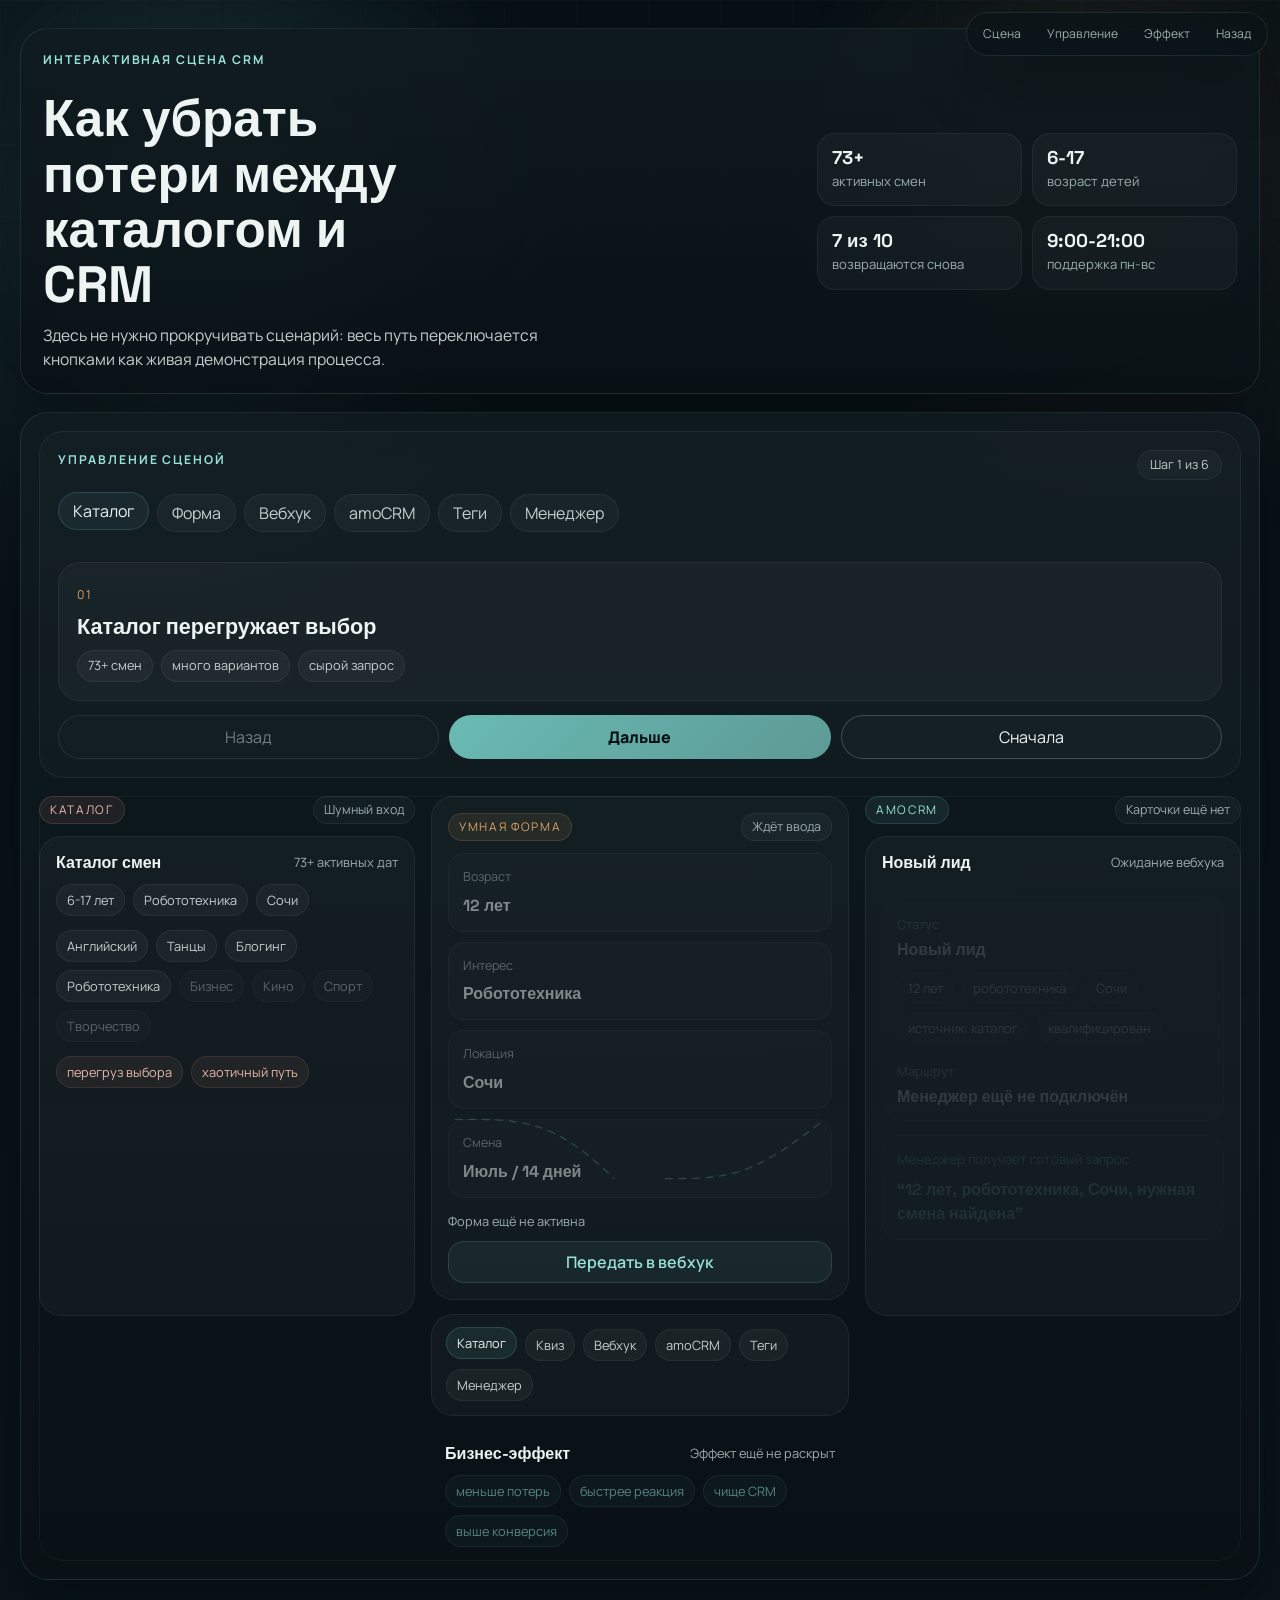
==== commit 0a6558ac: "Refine lead flow controls and styling" ====
--- a/lead-flow.html
+++ b/lead-flow.html
@@ -52,40 +52,40 @@
       </section>
 
       <section class="story-section" id="scene-panel">
-        <div class="section-frame control-layout">
-          <section class="control-panel">
-            <div class="panel-head">
-              <p class="eyebrow">Управление сценой</p>
-              <span class="scene-caption" id="visual-step-label">Шаг 1 из 6</span>
+        <div class="section-frame">
+          <section class="scene-stage-shell scene-stage-shell-full">
+            <div class="scene-toolbar">
+              <div class="panel-head">
+                <p class="eyebrow">Управление сценой</p>
+                <span class="scene-caption" id="visual-step-label">Шаг 1 из 6</span>
+              </div>
+
+              <div class="step-switcher">
+                <button class="step-button active" type="button" data-step-button="0">Каталог</button>
+                <button class="step-button" type="button" data-step-button="1">Форма</button>
+                <button class="step-button" type="button" data-step-button="2">Вебхук</button>
+                <button class="step-button" type="button" data-step-button="3">amoCRM</button>
+                <button class="step-button" type="button" data-step-button="4">Теги</button>
+                <button class="step-button" type="button" data-step-button="5">Менеджер</button>
+              </div>
+
+              <article class="step-card" id="scene-effect">
+                <span class="story-index" id="step-index">01</span>
+                <h2 id="step-title">Каталог перегружает выбор</h2>
+                <div class="step-chips" id="step-chips">
+                  <span>73+ смен</span>
+                  <span>много вариантов</span>
+                  <span>сырой запрос</span>
+                </div>
+              </article>
+
+              <div class="scene-controls">
+                <button class="button button-secondary" id="prev-step" type="button">Назад</button>
+                <button class="button button-primary" id="next-step" type="button">Дальше</button>
+                <button class="button button-secondary" id="replay-demo" type="button">Сначала</button>
+              </div>
             </div>
 
-            <div class="step-switcher">
-              <button class="step-button active" type="button" data-step-button="0">1. Каталог</button>
-              <button class="step-button" type="button" data-step-button="1">2. Умная форма</button>
-              <button class="step-button" type="button" data-step-button="2">3. Вебхук</button>
-              <button class="step-button" type="button" data-step-button="3">4. amoCRM</button>
-              <button class="step-button" type="button" data-step-button="4">5. Теги</button>
-              <button class="step-button" type="button" data-step-button="5">6. Менеджер</button>
-            </div>
-
-            <article class="step-card" id="scene-effect">
-              <span class="story-index" id="step-index">01</span>
-              <h2 id="step-title">Каталог перегружает выбор</h2>
-              <div class="step-chips" id="step-chips">
-                <span>73+ смен</span>
-                <span>много вариантов</span>
-                <span>сырой запрос</span>
-              </div>
-            </article>
-
-            <div class="scene-controls">
-              <button class="button button-secondary" id="prev-step" type="button">Назад</button>
-              <button class="button button-primary" id="next-step" type="button">Дальше</button>
-              <button class="button button-secondary" id="replay-demo" type="button">Сначала</button>
-            </div>
-          </section>
-
-          <section class="scene-stage-shell">
             <div class="visual-stage visual-stage-scene" id="lead-stage" data-step="0">
               <div class="scene-lane lane-catalog">
                 <div class="lane-head">
@@ -214,7 +214,7 @@
                   </div>
                 </article>
               </div>
-            </div>
+              </div>
           </section>
         </div>
       </section>
--- a/lead-flow.css
+++ b/lead-flow.css
@@ -120,7 +120,6 @@
 }
 
 .hero-shell,
-.control-panel,
 .scene-stage-shell {
   border: 1px solid var(--line);
   background: linear-gradient(180deg, rgba(16, 27, 32, 0.9), rgba(9, 17, 21, 0.86));
@@ -168,21 +167,26 @@
 .story-section {
   margin-top: 18px;
 }
-.control-layout {
-  display: grid;
-  grid-template-columns: 320px minmax(0, 1fr);
-  gap: 18px;
-  align-items: start;
-}
-.control-panel,
 .scene-stage-shell {
   padding: 18px;
 }
+.scene-stage-shell-full {
+  display: grid;
+  gap: 18px;
+}
+.scene-toolbar {
+  display: grid;
+  gap: 14px;
+  padding: 18px;
+  border-radius: 24px;
+  background: rgba(255, 255, 255, 0.02);
+  border: 1px solid rgba(255, 255, 255, 0.05);
+}
 .panel-head {
   display: flex;
-  flex-direction: column;
+  align-items: center;
+  justify-content: space-between;
   gap: 10px;
-  margin-bottom: 14px;
 }
 .scene-caption {
   display: inline-flex;
@@ -198,23 +202,23 @@
 }
 
 .step-switcher {
-  display: grid;
+  display: flex;
+  flex-wrap: wrap;
   gap: 8px;
 }
 .step-button {
-  width: 100%;
-  text-align: left;
-  padding: 13px 14px;
-  border-radius: 14px;
-  border: 1px solid transparent;
-  background: rgba(255, 255, 255, 0.02);
+  min-height: 38px;
+  padding: 0 14px;
+  border-radius: 999px;
+  border: 1px solid rgba(255, 255, 255, 0.06);
+  background: rgba(255, 255, 255, 0.03);
   color: var(--muted-strong);
   cursor: pointer;
   transition: background var(--transition), border-color var(--transition), transform var(--transition);
 }
 .step-button:hover,
 .step-button.active {
-  transform: translateX(3px);
+  transform: translateY(-2px);
   background: rgba(111, 195, 188, 0.08);
   border-color: rgba(111, 195, 188, 0.2);
   color: var(--text);
@@ -278,7 +282,6 @@
   display: grid;
   grid-template-columns: repeat(3, minmax(0, 1fr));
   gap: 10px;
-  margin-top: 16px;
 }
 
 .button {
@@ -292,6 +295,11 @@
   cursor: pointer;
 }
 .button:hover { transform: translateY(-2px); }
+.button:disabled {
+  opacity: 0.45;
+  cursor: default;
+  transform: none;
+}
 .button-primary {
   background: linear-gradient(135deg, rgba(111, 195, 188, 0.95), rgba(97, 161, 156, 0.95));
   color: #061013;
@@ -612,7 +620,6 @@
 
 @media (max-width: 1180px) {
   .hero-shell-compact,
-  .control-layout,
   .visual-stage-scene {
     grid-template-columns: 1fr;
   }
@@ -634,12 +641,16 @@
     padding-inline: 14px;
   }
   .hero-shell-compact,
-  .control-panel,
-  .scene-stage-shell {
+  .scene-stage-shell,
+  .scene-toolbar {
     padding: 16px;
   }
   .hero-facts-inline {
     grid-template-columns: 1fr;
+  }
+  .panel-head {
+    flex-direction: column;
+    align-items: start;
   }
   .scene-controls {
     grid-template-columns: 1fr;
